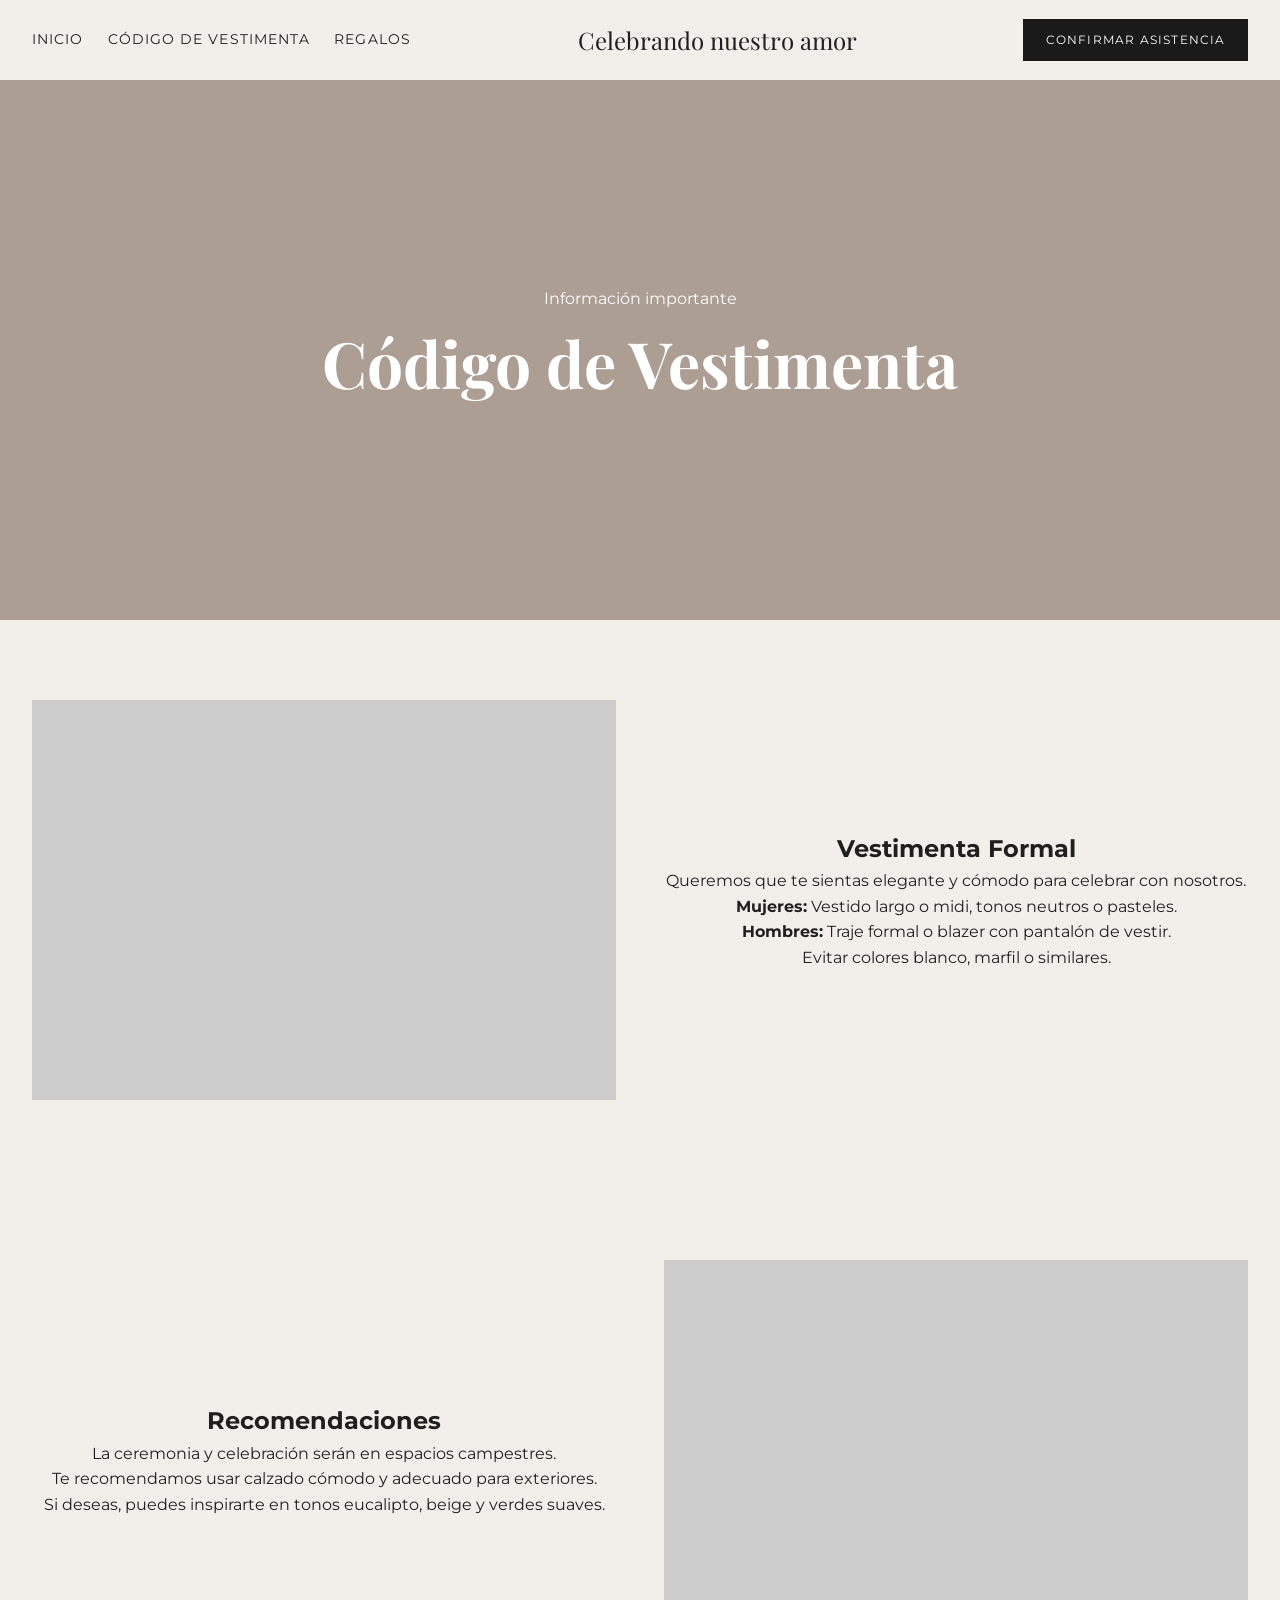
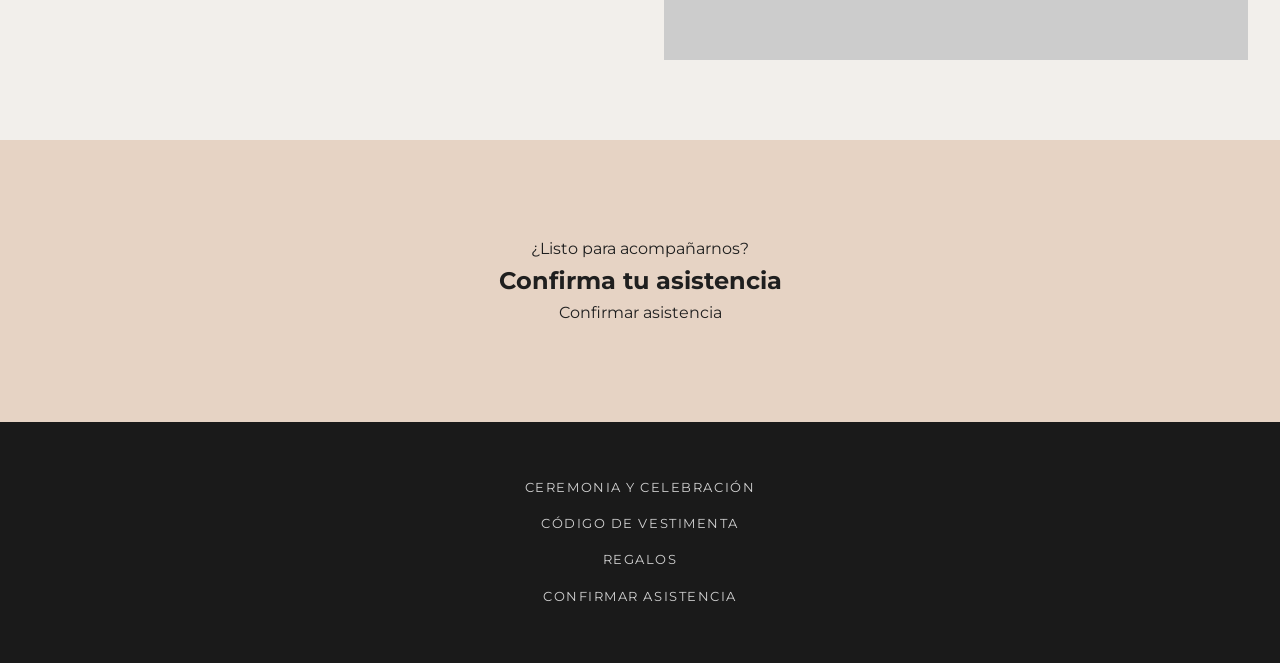
==== codigo-vestimenta.html @ b36ecfb5 "Sitio boda - estructura inicial + RSVP" ====
<!DOCTYPE html>
<html lang="es">
<head>
  <meta charset="UTF-8" />
  <meta name="viewport" content="width=device-width, initial-scale=1.0" />
  <title>Código de Vestimenta</title>

  <!-- Google Fonts -->
  <link href="https://fonts.googleapis.com/css2?family=Playfair+Display:wght@400;500;600&family=Montserrat:wght@300;400;500&display=swap" rel="stylesheet">

  <!-- CSS global -->
  <link rel="stylesheet" href="css/styles.css">
</head>
<body>

  <!-- HEADER -->
  <header class="site-header">
    <div class="hamburger" onclick="document.querySelector('.nav-left').classList.toggle('active')">
      <span></span><span></span><span></span>
    </div>

    <nav class="nav-left">
      <a href="index.html">Inicio</a>
      <a href="codigo-vestimenta.html">Código de Vestimenta</a>
      <a href="regalos.html">Regalos</a>
      <a href="rsvp.html" class="btn-dark mobile-cta">Confirmar asistencia</a>
    </nav>

    <div class="nav-center">Celebrando nuestro amor</div>

    <div class="nav-right">
      <a href="rsvp.html" class="btn-dark">Confirmar asistencia</a>
    </div>
  </header>

  <!-- HERO -->
  <section class="hero" style="min-height: 60vh;">
    <p class="eyebrow">Información importante</p>
    <h1>Código de Vestimenta</h1>
  </section>

  <!-- CONTENIDO -->
  <section class="split-section">
    <div class="media-placeholder"></div>
    <div class="content">
      <h2>Vestimenta Formal</h2>
      <p>Queremos que te sientas elegante y cómodo para celebrar con nosotros.</p>
      <p><strong>Mujeres:</strong> Vestido largo o midi, tonos neutros o pasteles.</p>
      <p><strong>Hombres:</strong> Traje formal o blazer con pantalón de vestir.</p>
      <p>Evitar colores blanco, marfil o similares.</p>
    </div>
  </section>

  <section class="split-section reverse">
    <div class="media-placeholder"></div>
    <div class="content">
      <h2>Recomendaciones</h2>
      <p>La ceremonia y celebración serán en espacios campestres.</p>
      <p>Te recomendamos usar calzado cómodo y adecuado para exteriores.</p>
      <p>Si deseas, puedes inspirarte en tonos eucalipto, beige y verdes suaves.</p>
    </div>
  </section>

  <!-- CTA -->
  <section class="cta">
    <p class="eyebrow">¿Listo para acompañarnos?</p>
    <h2>Confirma tu asistencia</h2>
    <a href="rsvp.html" class="btn-light">Confirmar asistencia</a>
  </section>

  <!-- FOOTER -->
  <footer class="site-footer">
    <nav>
      <a href="index.html">Ceremonia y Celebración</a>
      <a href="codigo-vestimenta.html">Código de Vestimenta</a>
      <a href="regalos.html">Regalos</a>
      <a href="rsvp.html">Confirmar asistencia</a>
    </nav>
  </footer>

</body>
</html>
---- css/styles.css ----
/* =====================
       VARIABLES
    ====================== */
    :root {
      --bg-main: #f2efeb;
      --bg-accent: #e6d3c4;
      --bg-dark: #1a1a1a;
      --text-main: #1f1f1f;
      --text-muted: #6f6f6f;
      --text-light: #ffffff;
    }

    /* =====================
       RESET
    ====================== */
    *, *::before, *::after {
      box-sizing: border-box;
      margin: 0;
      padding: 0;
    }

    body {
      font-family: 'Montserrat', sans-serif;
      background-color: var(--bg-main);
      color: var(--text-main);
      line-height: 1.6;
    }

    a { text-decoration: none; color: inherit; }

    /* =====================
       HEADER (DESKTOP)
    ====================== */
    .site-header {
      position: sticky;
      top: 0;
      z-index: 10;
      background-color: var(--bg-main);
      display: grid;
      grid-template-columns: auto 1fr auto;
      align-items: center;
      padding: 1.2rem 2rem;
    }

    .nav-left {
      display: flex;
      gap: 1.5rem;
      font-size: 0.85rem;
      letter-spacing: 0.08em;
      text-transform: uppercase;
    }

    .nav-center {
      font-family: 'Playfair Display', serif;
      font-size: 1.5rem;
      text-align: center;
    }

    .nav-right {
      display: flex;
      justify-content: flex-end;
    }

    .btn-dark {
      background-color: var(--bg-dark);
      color: var(--text-light);
      padding: 0.7rem 1.4rem;
      font-size: 0.75rem;
      letter-spacing: 0.1em;
      text-transform: uppercase;
    }

    /* CTA móvil oculto en desktop */
    .mobile-cta {
      display: none;
    }

    /* HAMBURGUESA (oculta en desktop) */
    .hamburger {
      display: none;
      flex-direction: column;
      gap: 5px;
      cursor: pointer;
    }

    .hamburger span {
      width: 24px;
      height: 2px;
      background: var(--text-main);
    }

    /* =====================
       SECCIONES
    ====================== */
    section { padding: 5rem 2rem; }

    .hero {
      min-height: 90vh;
      display: flex;
      flex-direction: column;
      align-items: center;
      justify-content: center;
      text-align: center;
      background: linear-gradient(rgba(0,0,0,0.25), rgba(0,0,0,0.25)), var(--bg-accent);
      color: var(--text-light);
      padding: 2rem;
    }

    .hero h1 {
      font-family: 'Playfair Display', serif;
      font-size: clamp(2.5rem, 5vw, 4rem);
    }

    .split-section {
      display: grid;
      grid-template-columns: 1fr 1fr;
      gap: 3rem;
      align-items: center;
      text-align: center;
    }

    /* Alternar orden imagen / texto */
    .split-section.reverse {
      direction: rtl;
    }

    .split-section.reverse > * {
      direction: ltr;
    }

    .media-placeholder { height: 400px; background: #ccc; }

    .cta { text-align: center; background: var(--bg-accent); padding: 6rem 2rem; }

    .site-footer {
      background: var(--bg-dark);
      color: var(--text-light);
      padding: 3.5rem 2rem;
      display: flex;
      justify-content: center;
    }

    .site-footer nav {
      display: flex;
      flex-direction: column;
      gap: 1rem;
      text-align: center;
    }

    .site-footer a {
      font-size: 0.8rem;
      letter-spacing: 0.12em;
      text-transform: uppercase;
      opacity: 0.8;
      transition: opacity 0.3s ease;
    }

    .site-footer a:hover {
      opacity: 1;
    }

    /* =====================
       RESPONSIVE (MÓVIL)
    ====================== */
    @media (max-width: 768px) {
      .mobile-cta { display: inline-block; }
      .hamburger { display: flex; }

      .nav-right { display: none; }

      .nav-left {
        position: absolute;
        top: 100%;
        left: 0;
        width: 100%;
        background: var(--bg-main);
        flex-direction: column;
        align-items: center;
        gap: 1.5rem;
        padding: 2rem 0;
        display: none;
      }

      .nav-left.active { display: flex; }

      .mobile-cta { margin-top: 1rem; }

      .split-section { grid-template-columns: 1fr; }
    }
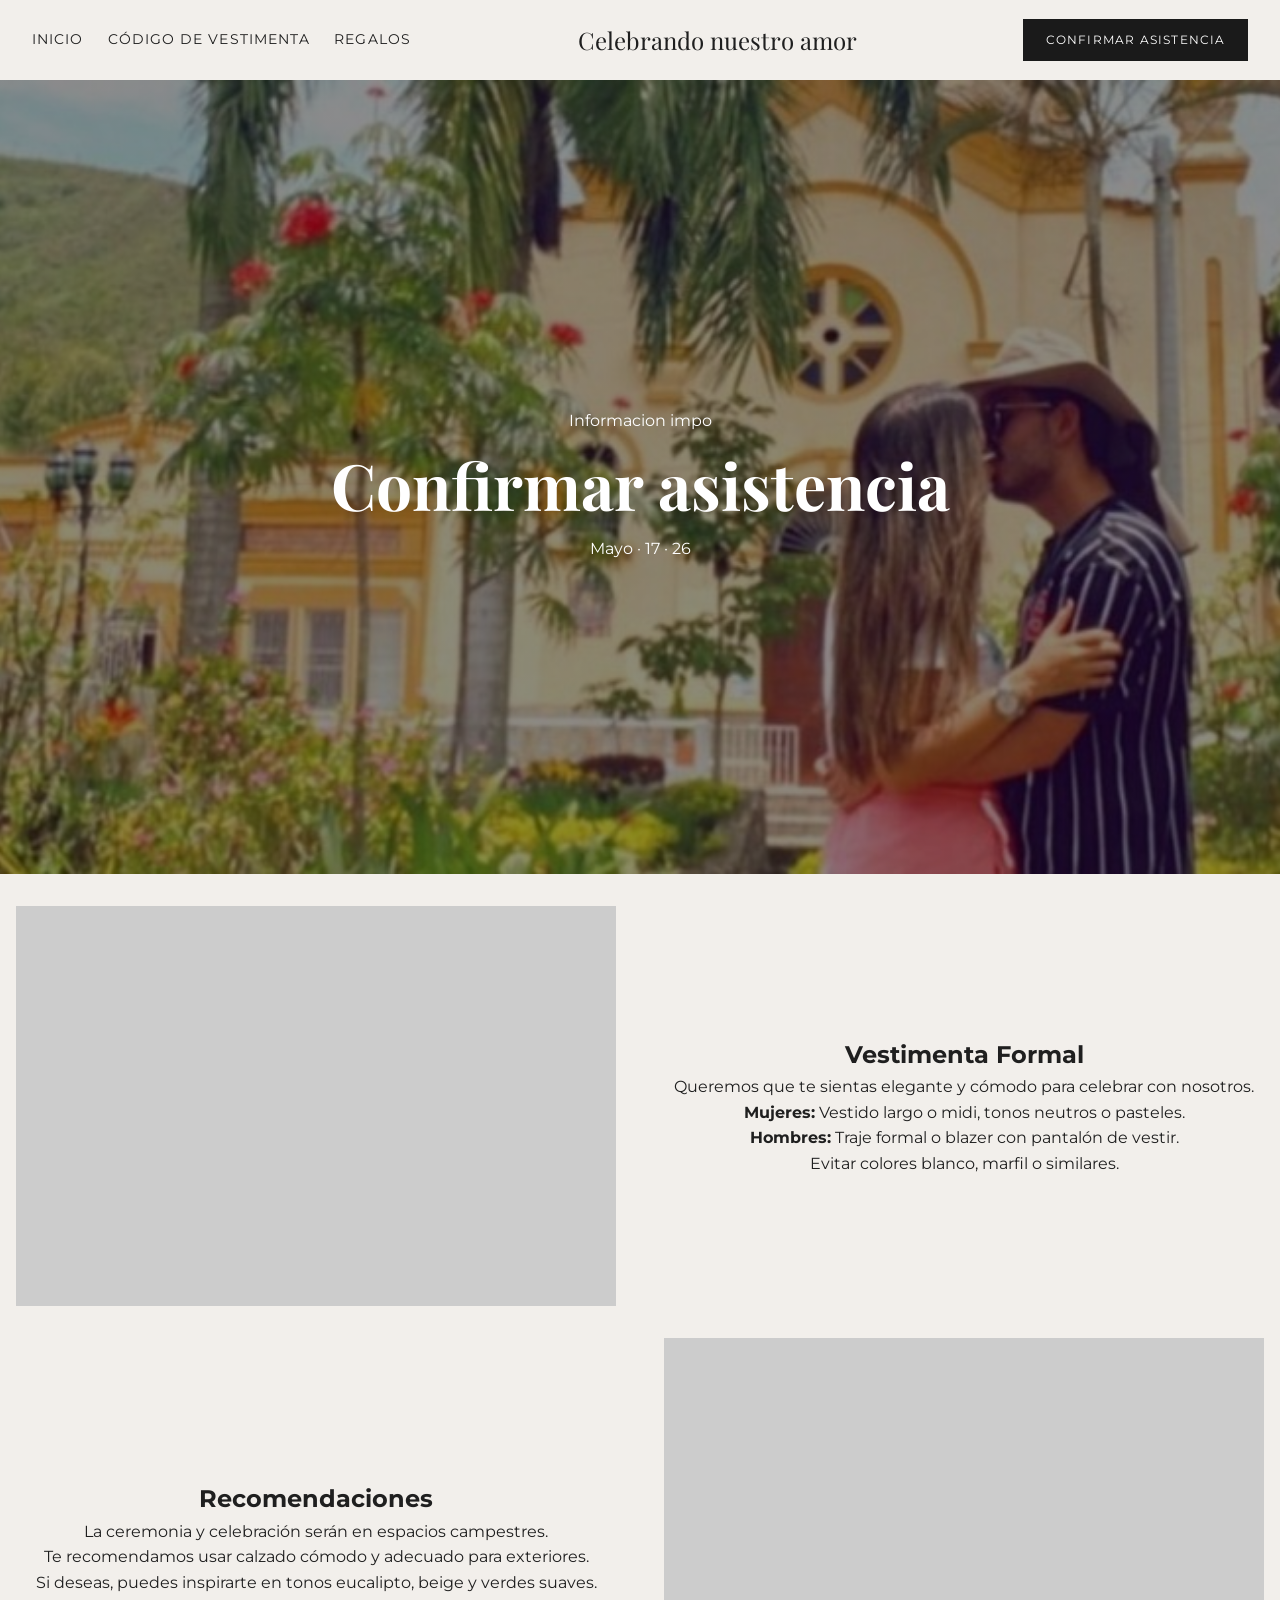
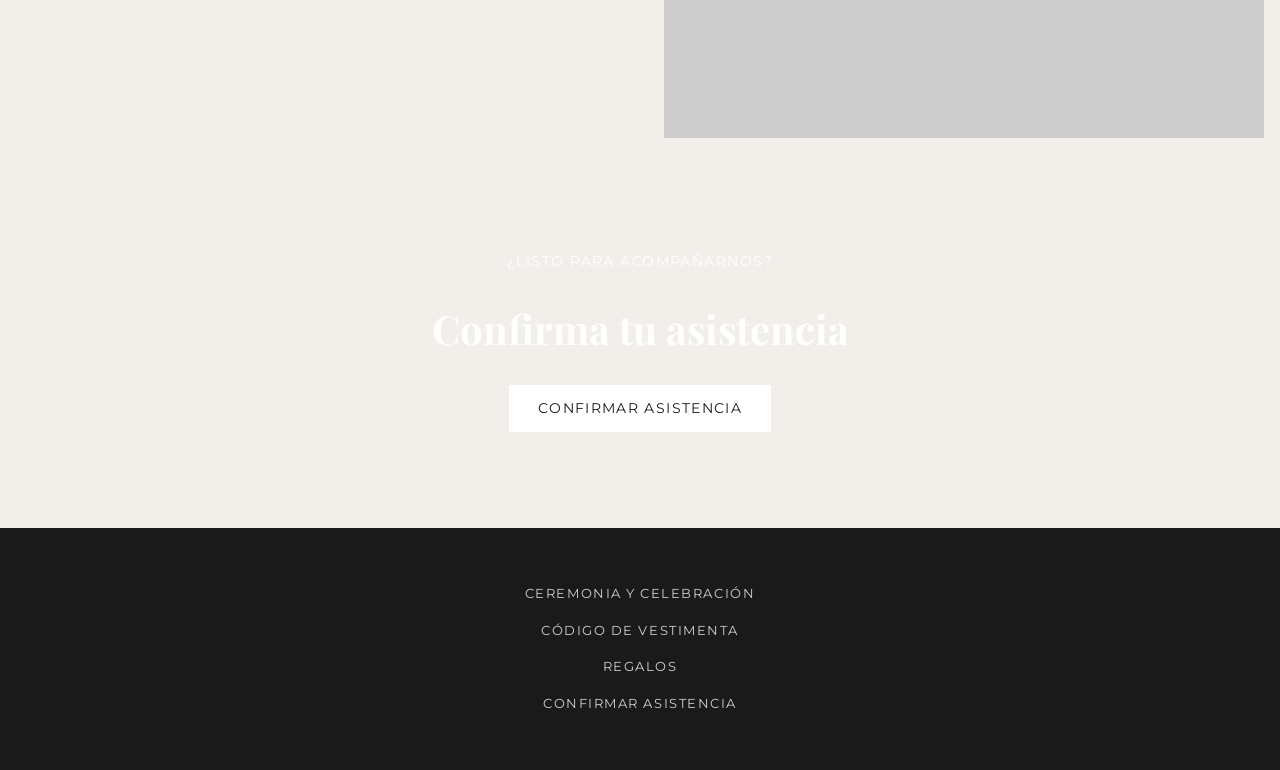
==== commit 59979e75: "cambios en rsvp de imagenes" ====
--- a/codigo-vestimenta.html
+++ b/codigo-vestimenta.html
@@ -34,9 +34,10 @@
   </header>
 
   <!-- HERO -->
-  <section class="hero" style="min-height: 60vh;">
-    <p class="eyebrow">Información importante</p>
-    <h1>Código de Vestimenta</h1>
+  <section class="hero hero--home">
+    <p class="eyebrow">Informacion impo</p>
+    <h1>Confirmar asistencia</h1>
+    <p class="date">Mayo · 17 · 26</p>
   </section>
 
   <!-- CONTENIDO -->
--- a/css/styles.css
+++ b/css/styles.css
@@ -94,22 +94,78 @@
     ====================== */
     section { padding: 5rem 2rem; }
 
+    /* HERO */
+
     .hero {
-      min-height: 90vh;
       display: flex;
       flex-direction: column;
       align-items: center;
       justify-content: center;
       text-align: center;
-      background: linear-gradient(rgba(0,0,0,0.25), rgba(0,0,0,0.25)), var(--bg-accent);
       color: var(--text-light);
       padding: 2rem;
-    }
+      position: relative;
+      overflow: hidden;
+    }
+
+    /* HERO-HOME */
+
+    .hero--home {
+      min-height: 90vh;
+      padding: 2rem;
+    }
+
+    .hero--home::before {
+      content: "";
+      position: absolute;
+      inset: 0;
+
+      background:
+        linear-gradient(rgba(0,0,0,0.45), rgba(0,0,0,0.45)),
+        url('../images/hero-desktop.jpg') center / cover no-repeat;
+
+      z-index: 0;
+      margin: 0 0 1rem 0;
+    }
+
+    .hero--home > * {
+      position: relative;
+      z-index: 1;
+    }
+
+    /* HERO-RESVP*/
+
+    .hero--rsvp {
+      min-height: 90vh;
+      padding: 2rem;
+    }
+
+    .hero--rsvp::before {
+      content: "";
+      position: absolute;
+      inset: 0;
+
+      background:
+        linear-gradient(rgba(0,0,0,0.45), rgba(0,0,0,0.45)),
+        url('../images/playa-desktop.jpg') center / cover no-repeat;
+
+      z-index: 0;
+      margin: 0 0 1rem 0;
+    }
+
+    .hero--rsvp > * {
+      position: relative;
+      z-index: 1;
+    }
+
+
 
     .hero h1 {
       font-family: 'Playfair Display', serif;
       font-size: clamp(2.5rem, 5vw, 4rem);
     }
+
+    /* Sections */
 
     .split-section {
       display: grid;
@@ -117,6 +173,8 @@
       gap: 3rem;
       align-items: center;
       text-align: center;
+      padding: 1rem; /* menos espacio vertical */
+       
     }
 
     /* Alternar orden imagen / texto */
@@ -128,9 +186,82 @@
       direction: ltr;
     }
 
+    .split-media {
+      width: 100%;
+      height: 400px;
+      background-position: center;
+      background-size: cover;
+      background-repeat: no-repeat;
+      border-radius: 8px; /* opcional */
+    }
+
+    .split--ceremonia .split-media {
+      background-image: url('../images/iglesia.jpg');
+      
+    }
+
+    .split--celebracion .split-media {
+      background-image: url('../images/hacienda.jpg');
+    }
+
+
+
     .media-placeholder { height: 400px; background: #ccc; }
 
-    .cta { text-align: center; background: var(--bg-accent); padding: 6rem 2rem; }
+    .cta {
+      text-align: center;
+      padding: 6rem 2rem;
+      position: relative;
+      overflow: hidden;
+      display: flex;
+      flex-direction: column;
+      align-items: center;
+      justify-content: center;
+      gap: 1.5rem;
+      color: var(--text-light);
+    }
+
+    /* Imagen de fondo con overlay */
+    .cta.cta--fondo::before {
+      content: "";
+      position: absolute;
+      inset: 0;
+      
+      background:
+        linear-gradient(rgba(0,0,0,0.4), rgba(0,0,0,0.4)),
+        url('../images/cta-fondo.jpg') center / cover no-repeat;
+      
+      z-index: 0;
+    }
+
+    /* Contenido por encima */
+    .cta.cta--fondo > * {
+      position: relative;
+      z-index: 1;
+    }
+
+    /* Estilos del texto y botón */
+    .cta .eyebrow {
+      text-transform: uppercase;
+      letter-spacing: 0.1em;
+      font-size: 0.9rem;
+      color: var(--text-light);
+    }
+
+    .cta h2 {
+      font-family: 'Playfair Display', serif;
+      font-size: clamp(1.8rem, 4vw, 2.5rem);
+    }
+
+    .cta .btn-light {
+      background: var(--text-light);
+      color: var(--bg-dark);
+      padding: 0.8rem 1.8rem;
+      text-transform: uppercase;
+      letter-spacing: 0.1em;
+      font-size: 0.85rem;
+    }
+
 
     .site-footer {
       background: var(--bg-dark);
@@ -186,4 +317,26 @@
       .mobile-cta { margin-top: 1rem; }
 
       .split-section { grid-template-columns: 1fr; }
+
+      .hero--home {
+        aspect-ratio: 9 / 16;
+        min-height: unset;
+      }
+
+      .hero--home::before {
+        background:
+          linear-gradient(rgba(0,0,0,0.35), rgba(0,0,0,0.35)),
+          url('../images/hero.jpg') center / contain no-repeat;
+      }
+
+      .hero--rsvp {
+        aspect-ratio: 9 / 16;
+        min-height: unset;
+      }
+
+      .hero--rsvp::before {
+        background:
+          linear-gradient(rgba(0,0,0,0.35), rgba(0,0,0,0.35)),
+          url('../images/playa.jpg') center / contain no-repeat;
+      }
     }
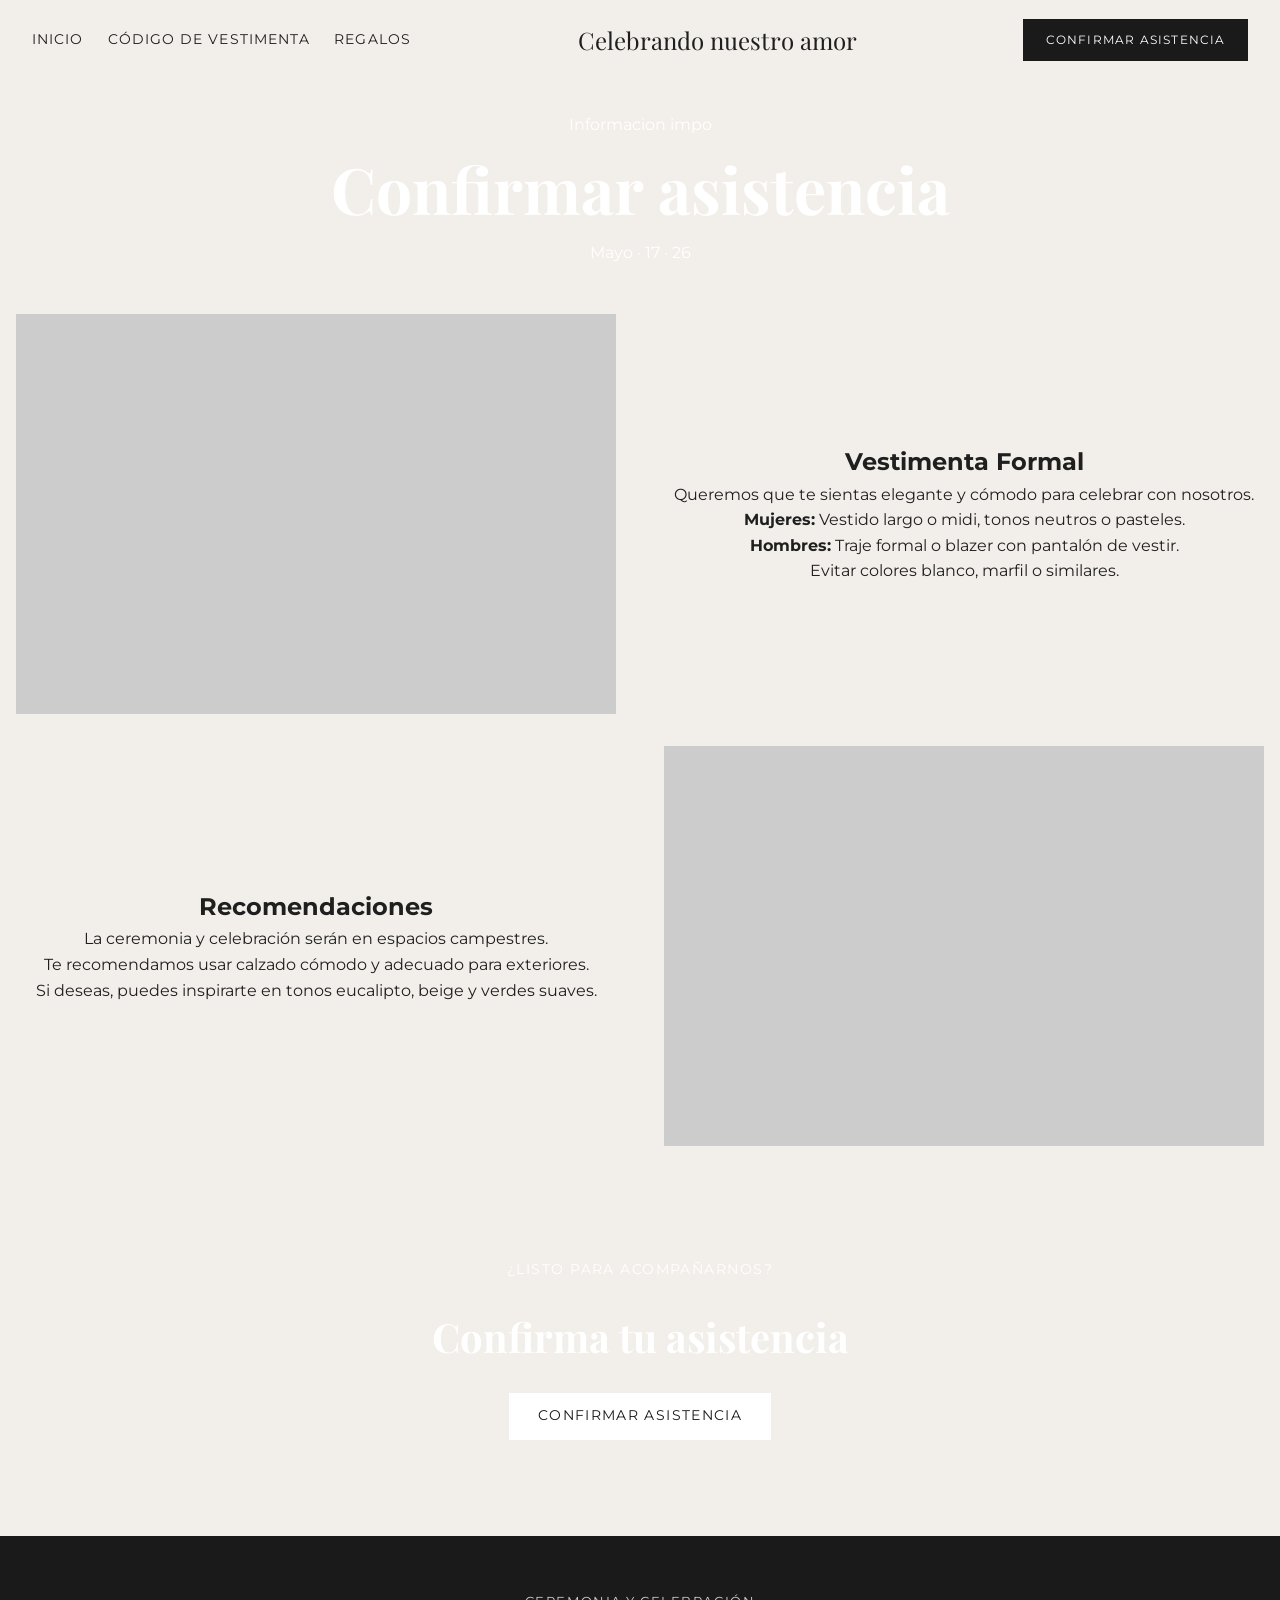
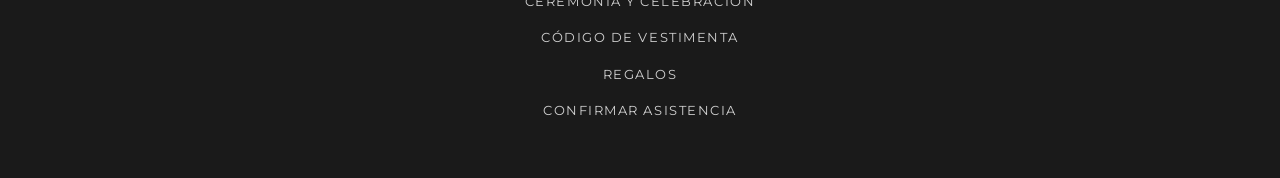
==== commit a222b5f5: "cambios formulario" ====
--- a/codigo-vestimenta.html
+++ b/codigo-vestimenta.html
@@ -34,7 +34,7 @@
   </header>
 
   <!-- HERO -->
-  <section class="hero hero--home">
+  <section class="hero hero--vestimenta">
     <p class="eyebrow">Informacion impo</p>
     <h1>Confirmar asistencia</h1>
     <p class="date">Mayo · 17 · 26</p>
--- a/css/styles.css
+++ b/css/styles.css
@@ -290,6 +290,14 @@
       opacity: 1;
     }
 
+
+    .required {
+    color: rgb(98, 80, 80);        /* opcional, resalta que es obligatorio */
+    font-size: 0.85rem;
+    margin-left: 0.3rem; /* pequeño espacio desde el label */
+  }
+
+
     /* =====================
        RESPONSIVE (MÓVIL)
     ====================== */
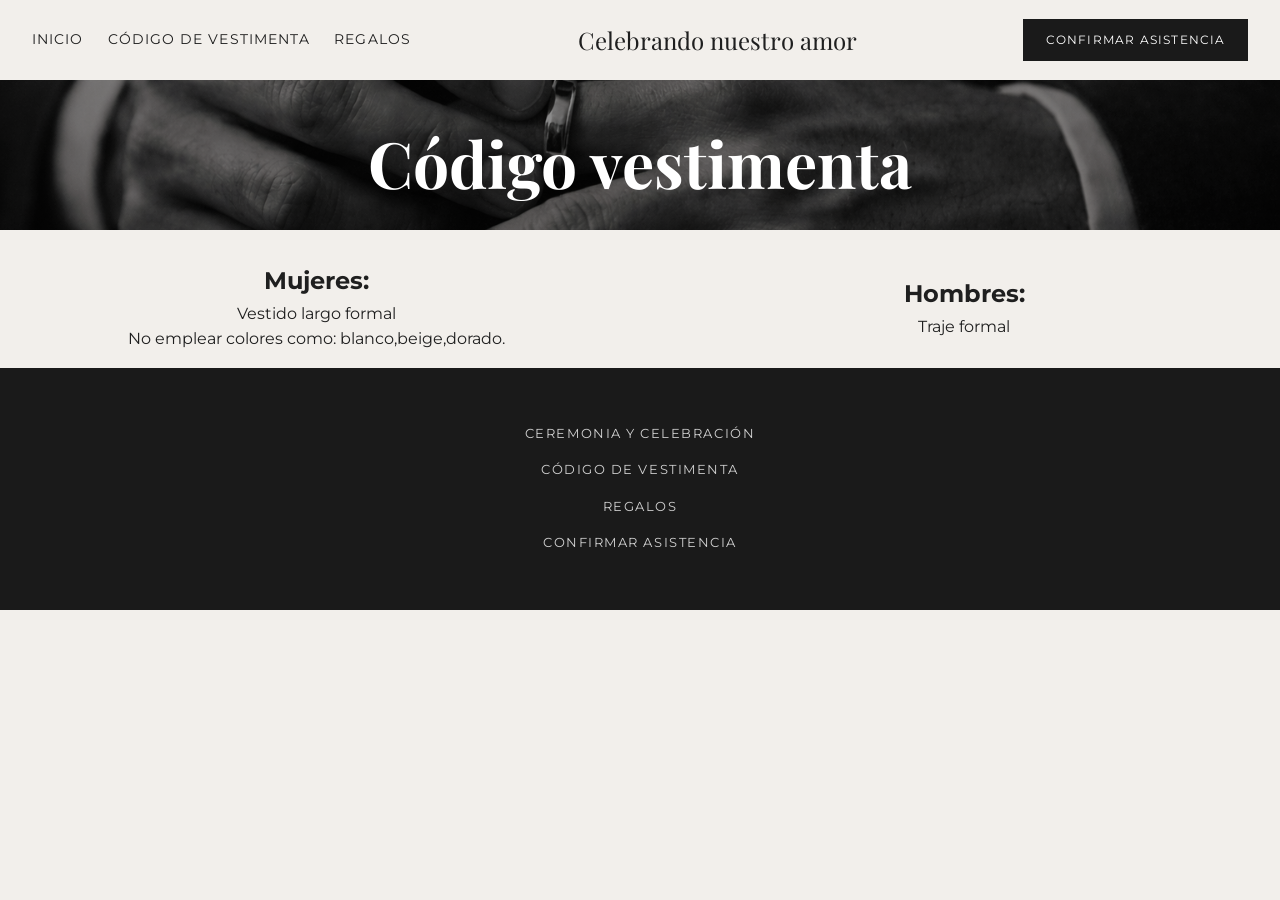
==== commit aa8268c1: "codigo de vestimenta" ====
--- a/codigo-vestimenta.html
+++ b/codigo-vestimenta.html
@@ -35,39 +35,28 @@
 
   <!-- HERO -->
   <section class="hero hero--vestimenta">
-    <p class="eyebrow">Informacion impo</p>
-    <h1>Confirmar asistencia</h1>
-    <p class="date">Mayo · 17 · 26</p>
+    
+    <h1>Código vestimenta</h1>
+    
   </section>
 
   <!-- CONTENIDO -->
   <section class="split-section">
-    <div class="media-placeholder"></div>
+
     <div class="content">
-      <h2>Vestimenta Formal</h2>
-      <p>Queremos que te sientas elegante y cómodo para celebrar con nosotros.</p>
-      <p><strong>Mujeres:</strong> Vestido largo o midi, tonos neutros o pasteles.</p>
-      <p><strong>Hombres:</strong> Traje formal o blazer con pantalón de vestir.</p>
-      <p>Evitar colores blanco, marfil o similares.</p>
+      <h2>Mujeres:</h2>
+      <p>Vestido largo formal</p>
+      <p>No emplear colores como: blanco,beige,dorado.</p>
     </div>
+
+    <div class="content">
+      <h2>Hombres:</h2>
+      <p>Traje formal</p>
+    </div>
+
   </section>
 
-  <section class="split-section reverse">
-    <div class="media-placeholder"></div>
-    <div class="content">
-      <h2>Recomendaciones</h2>
-      <p>La ceremonia y celebración serán en espacios campestres.</p>
-      <p>Te recomendamos usar calzado cómodo y adecuado para exteriores.</p>
-      <p>Si deseas, puedes inspirarte en tonos eucalipto, beige y verdes suaves.</p>
-    </div>
-  </section>
 
-  <!-- CTA -->
-  <section class="cta">
-    <p class="eyebrow">¿Listo para acompañarnos?</p>
-    <h2>Confirma tu asistencia</h2>
-    <a href="rsvp.html" class="btn-light">Confirmar asistencia</a>
-  </section>
 
   <!-- FOOTER -->
   <footer class="site-footer">
--- a/css/styles.css
+++ b/css/styles.css
@@ -158,6 +158,23 @@
       z-index: 1;
     }
 
+    .hero--vestimenta::before {
+      content: "";
+      position: absolute;
+      inset: 0;
+
+      background:
+        linear-gradient(rgba(0,0,0,0.45), rgba(0,0,0,0.45)),
+        url('../images/anillo.png') center / cover no-repeat;
+
+      z-index: 0;
+      margin: 0 0 1rem 0;
+    }
+
+    .hero--vestimenta > * {
+      position: relative;
+      z-index: 1;
+    }
 
 
     .hero h1 {
@@ -347,4 +364,15 @@
           linear-gradient(rgba(0,0,0,0.35), rgba(0,0,0,0.35)),
           url('../images/playa.jpg') center / contain no-repeat;
       }
+
+      .hero--rsvp {
+        aspect-ratio: 9 / 16;
+        min-height: unset;
+      }
+
+      .hero--rsvp::before {
+        background:
+          linear-gradient(rgba(0,0,0,0.35), rgba(0,0,0,0.35)),
+          url('../images/anillo.png') center / contain no-repeat;
+      }
     }
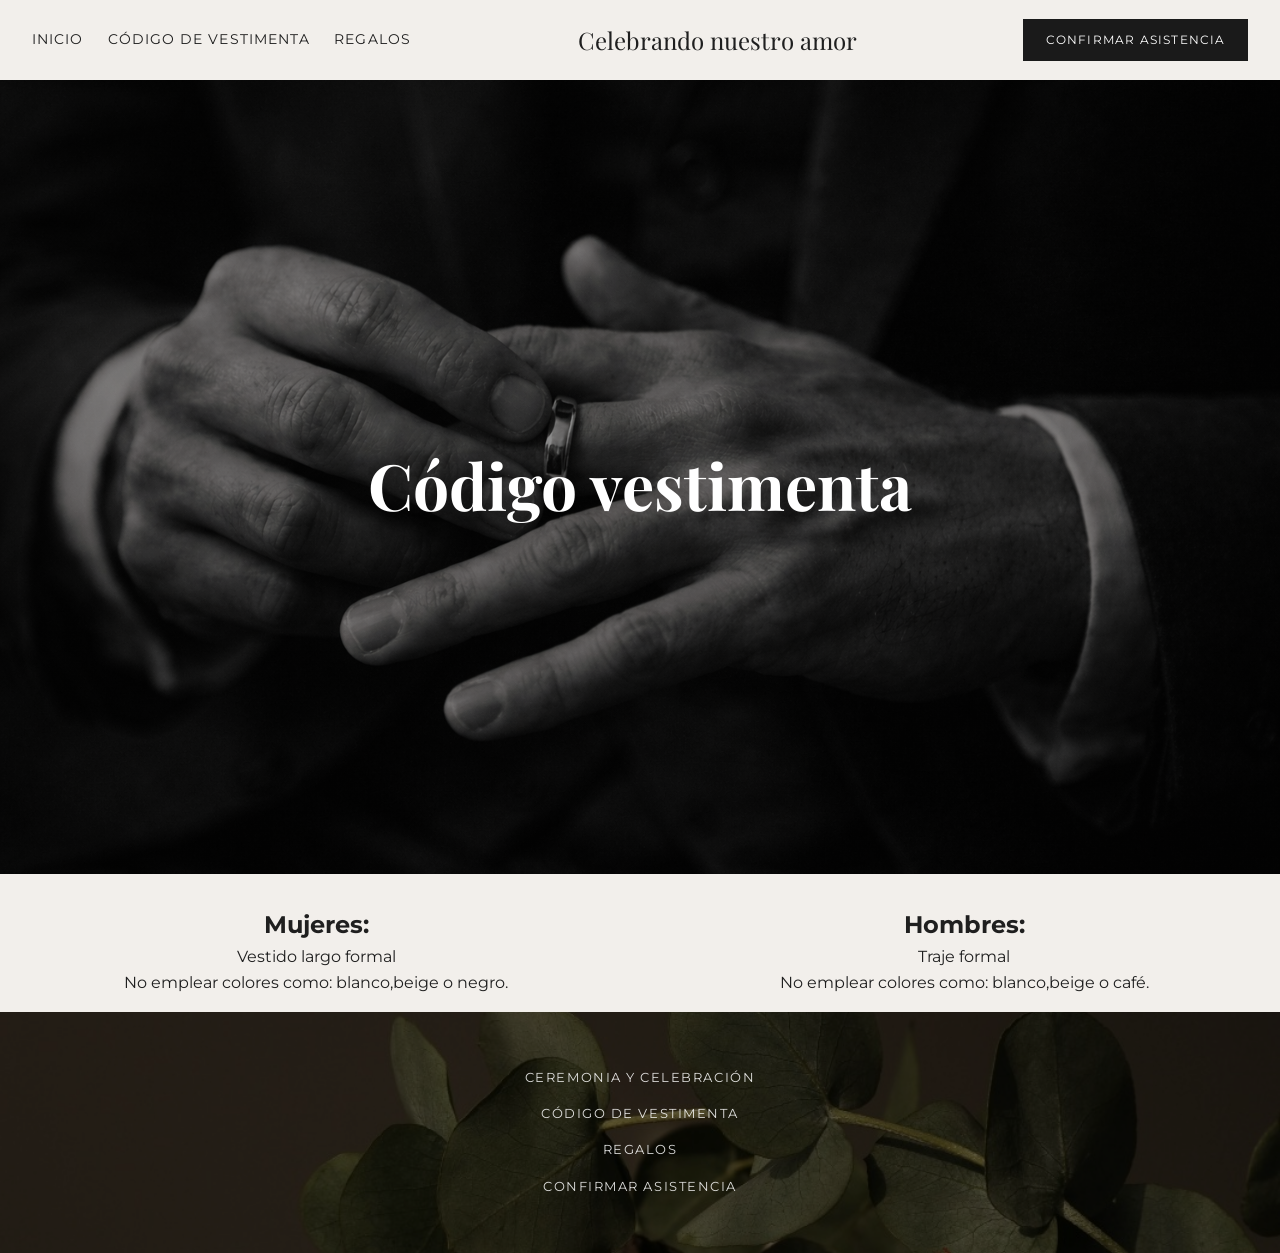
==== commit 26523029: "componentizacion" ====
--- a/codigo-vestimenta.html
+++ b/codigo-vestimenta.html
@@ -14,24 +14,7 @@
 <body>
 
   <!-- HEADER -->
-  <header class="site-header">
-    <div class="hamburger" onclick="document.querySelector('.nav-left').classList.toggle('active')">
-      <span></span><span></span><span></span>
-    </div>
-
-    <nav class="nav-left">
-      <a href="index.html">Inicio</a>
-      <a href="codigo-vestimenta.html">Código de Vestimenta</a>
-      <a href="regalos.html">Regalos</a>
-      <a href="rsvp.html" class="btn-dark mobile-cta">Confirmar asistencia</a>
-    </nav>
-
-    <div class="nav-center">Celebrando nuestro amor</div>
-
-    <div class="nav-right">
-      <a href="rsvp.html" class="btn-dark">Confirmar asistencia</a>
-    </div>
-  </header>
+  <header id="header"></header>
 
   <!-- HERO -->
   <section class="hero hero--vestimenta">
@@ -46,12 +29,13 @@
     <div class="content">
       <h2>Mujeres:</h2>
       <p>Vestido largo formal</p>
-      <p>No emplear colores como: blanco,beige,dorado.</p>
+      <p>No emplear colores como: blanco,beige o negro.</p>
     </div>
 
     <div class="content">
       <h2>Hombres:</h2>
       <p>Traje formal</p>
+      <p>No emplear colores como: blanco,beige o café.</p>
     </div>
 
   </section>
@@ -59,14 +43,9 @@
 
 
   <!-- FOOTER -->
-  <footer class="site-footer">
-    <nav>
-      <a href="index.html">Ceremonia y Celebración</a>
-      <a href="codigo-vestimenta.html">Código de Vestimenta</a>
-      <a href="regalos.html">Regalos</a>
-      <a href="rsvp.html">Confirmar asistencia</a>
-    </nav>
-  </footer>
+  <div id="footer"></div>
+
+  <script src="js/include.js"></script>
 
 </body>
 </html>
--- a/css/styles.css
+++ b/css/styles.css
@@ -42,6 +42,12 @@
       padding: 1.2rem 2rem;
     }
 
+    #header {
+      position: sticky;
+      top: 0;
+      z-index: 1000;
+    }
+
     .nav-left {
       display: flex;
       gap: 1.5rem;
@@ -158,6 +164,13 @@
       z-index: 1;
     }
 
+    /* HERO-Vestimenta*/
+
+    .hero--vestimenta {
+      min-height: 90vh;
+      padding: 2rem;
+    }
+
     .hero--vestimenta::before {
       content: "";
       position: absolute;
@@ -165,17 +178,19 @@
 
       background:
         linear-gradient(rgba(0,0,0,0.45), rgba(0,0,0,0.45)),
-        url('../images/anillo.png') center / cover no-repeat;
+        url('../images/anillo-desktop.png') center / cover no-repeat;
 
       z-index: 0;
       margin: 0 0 1rem 0;
     }
 
+
     .hero--vestimenta > * {
       position: relative;
       z-index: 1;
     }
 
+    /* HERO- h1*/
 
     .hero h1 {
       font-family: 'Playfair Display', serif;
@@ -227,7 +242,6 @@
 
     .cta {
       text-align: center;
-      padding: 6rem 2rem;
       position: relative;
       overflow: hidden;
       display: flex;
@@ -236,23 +250,25 @@
       justify-content: center;
       gap: 1.5rem;
       color: var(--text-light);
+      min-height: 90vh;
+      padding: 2rem;
     }
 
     /* Imagen de fondo con overlay */
-    .cta.cta--fondo::before {
+    .cta--fondo::before {
       content: "";
       position: absolute;
       inset: 0;
       
       background:
         linear-gradient(rgba(0,0,0,0.4), rgba(0,0,0,0.4)),
-        url('../images/cta-fondo.jpg') center / cover no-repeat;
+        url('../images/cta-fondo-desktop.jpg') center / cover no-repeat;
       
       z-index: 0;
     }
 
     /* Contenido por encima */
-    .cta.cta--fondo > * {
+    .cta--fondo > * {
       position: relative;
       z-index: 1;
     }
@@ -281,11 +297,24 @@
 
 
     .site-footer {
-      background: var(--bg-dark);
       color: var(--text-light);
       padding: 3.5rem 2rem;
       display: flex;
       justify-content: center;
+      position: relative;
+      overflow: hidden;
+    }
+
+    .site-footer--image::before {
+      content: "";
+      position: absolute;
+      inset: 0;
+
+      background:
+        linear-gradient(rgba(0,0,0,0.55), rgba(0,0,0,0.55)),
+        url('../images/footer.jpg') center / cover no-repeat;
+
+      z-index: 0;
     }
 
     .site-footer nav {
@@ -293,19 +322,22 @@
       flex-direction: column;
       gap: 1rem;
       text-align: center;
+      position: relative;
+      z-index: 1;
     }
 
     .site-footer a {
       font-size: 0.8rem;
       letter-spacing: 0.12em;
       text-transform: uppercase;
-      opacity: 0.8;
+      opacity: 0.85;
       transition: opacity 0.3s ease;
     }
 
     .site-footer a:hover {
       opacity: 1;
     }
+
 
 
     .required {
@@ -350,7 +382,7 @@
 
       .hero--home::before {
         background:
-          linear-gradient(rgba(0,0,0,0.35), rgba(0,0,0,0.35)),
+          linear-gradient(rgba(0,0,0,0.5), rgba(0,0,0,0.5)),
           url('../images/hero.jpg') center / contain no-repeat;
       }
 
@@ -365,14 +397,20 @@
           url('../images/playa.jpg') center / contain no-repeat;
       }
 
-      .hero--rsvp {
+      .hero--vestimenta {
         aspect-ratio: 9 / 16;
         min-height: unset;
       }
 
-      .hero--rsvp::before {
+      .hero--vestimenta::before {
         background:
           linear-gradient(rgba(0,0,0,0.35), rgba(0,0,0,0.35)),
           url('../images/anillo.png') center / contain no-repeat;
       }
+
+          .cta.cta--fondo::before {
+        background:
+          linear-gradient(rgba(0,0,0,0.35), rgba(0,0,0,0.35)),
+          url('../images/cta-fondo.jpg') center / cover no-repeat;
+      }
     }
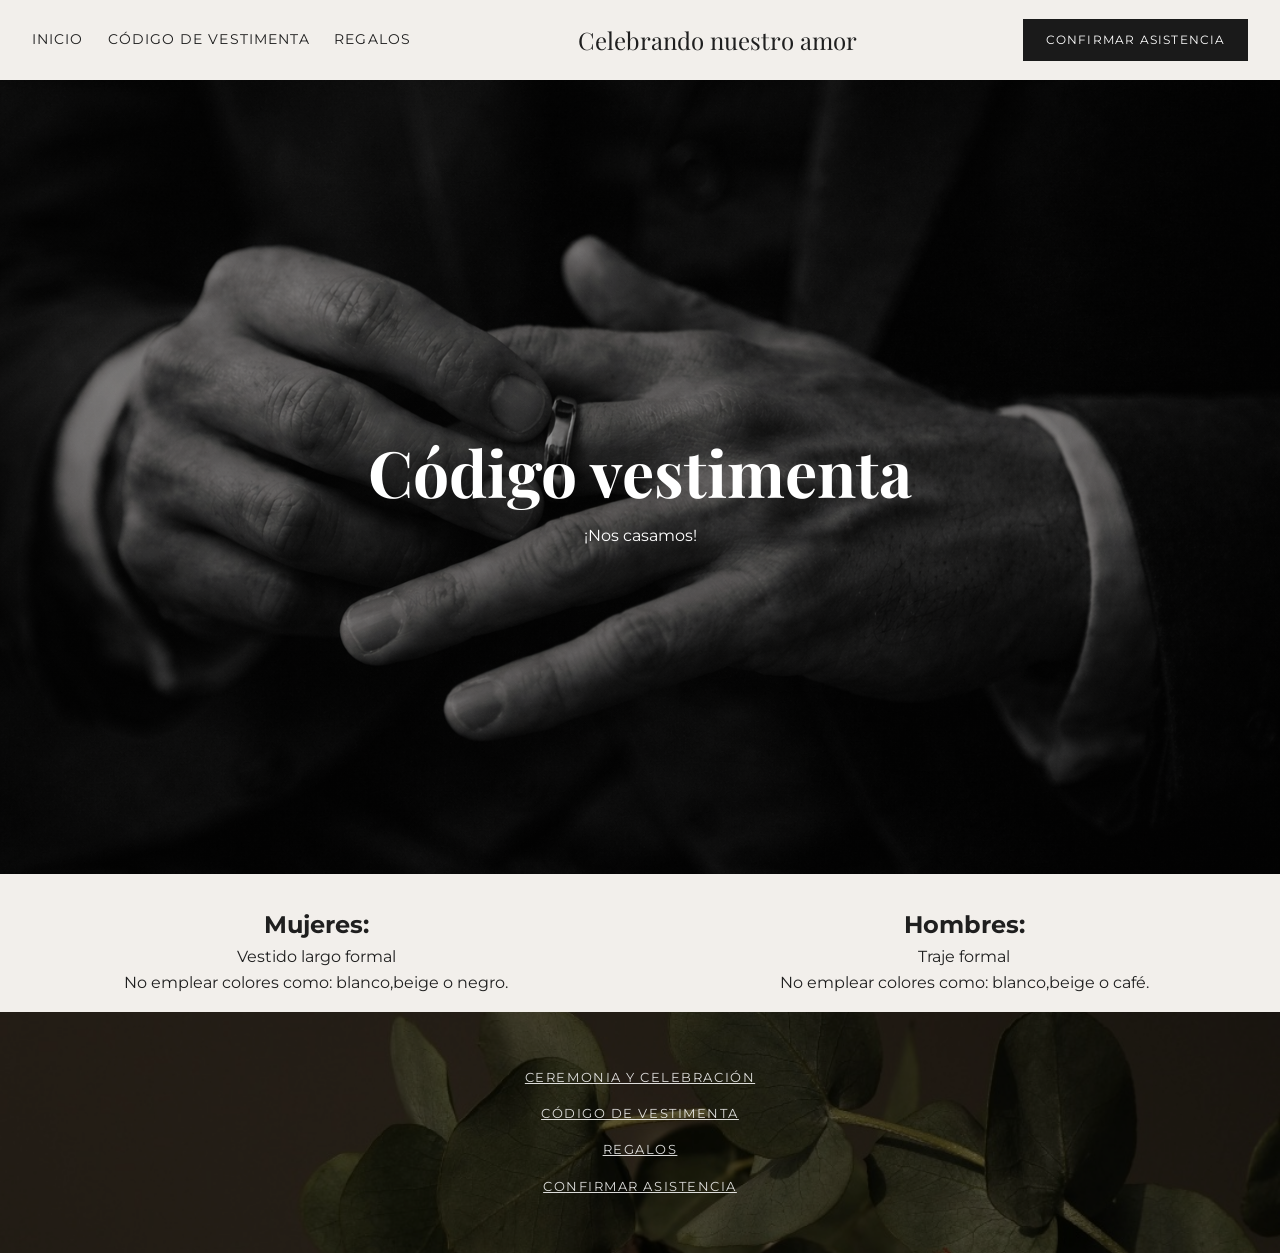
==== commit bd40d795: "nav con lineas y regalos" ====
--- a/codigo-vestimenta.html
+++ b/codigo-vestimenta.html
@@ -20,6 +20,7 @@
   <section class="hero hero--vestimenta">
     
     <h1>Código vestimenta</h1>
+    <p class="eyebrow">¡Nos casamos!</p>
     
   </section>
 
--- a/css/styles.css
+++ b/css/styles.css
@@ -27,6 +27,17 @@
     }
 
     a { text-decoration: none; color: inherit; }
+
+    p a {
+      text-decoration: underline;
+      font-size: 1.1em;
+    }
+
+    footer a {
+      text-decoration: underline;
+      font-size: 1.1em;
+    }
+
 
     /* =====================
        HEADER (DESKTOP)
@@ -139,6 +150,27 @@
       z-index: 1;
     }
 
+    .countdown {
+      display: flex;
+      gap: 1.5rem;
+      margin-top: 1.5rem;
+      text-align: center;
+    }
+
+    .countdown span {
+      display: block;
+      font-family: 'Playfair Display', serif;
+      font-size: 1.6rem;
+    }
+
+    .countdown small {
+      font-size: 0.65rem;
+      letter-spacing: 0.12em;
+      text-transform: uppercase;
+      opacity: 0.85;
+    }
+
+
     /* HERO-RESVP*/
 
     .hero--rsvp {
@@ -186,6 +218,32 @@
 
 
     .hero--vestimenta > * {
+      position: relative;
+      z-index: 1;
+    }
+
+    /* HERO-regalos*/
+
+    .hero--regalos {
+      min-height: 90vh;
+      padding: 2rem;
+    }
+
+    .hero--regalos::before {
+      content: "";
+      position: absolute;
+      inset: 0;
+
+      background:
+        linear-gradient(rgba(0,0,0,0.45), rgba(0,0,0,0.45)),
+        url('../images/sobres-desktop.png') center / cover no-repeat;
+
+      z-index: 0;
+      margin: 0 0 1rem 0;
+    }
+
+
+    .hero--regalos > * {
       position: relative;
       z-index: 1;
     }
@@ -391,9 +449,10 @@
         min-height: unset;
       }
 
+
       .hero--rsvp::before {
         background:
-          linear-gradient(rgba(0,0,0,0.35), rgba(0,0,0,0.35)),
+          linear-gradient(rgba(0,0,0,0.1), rgba(0,0,0,0.1)),
           url('../images/playa.jpg') center / contain no-repeat;
       }
 
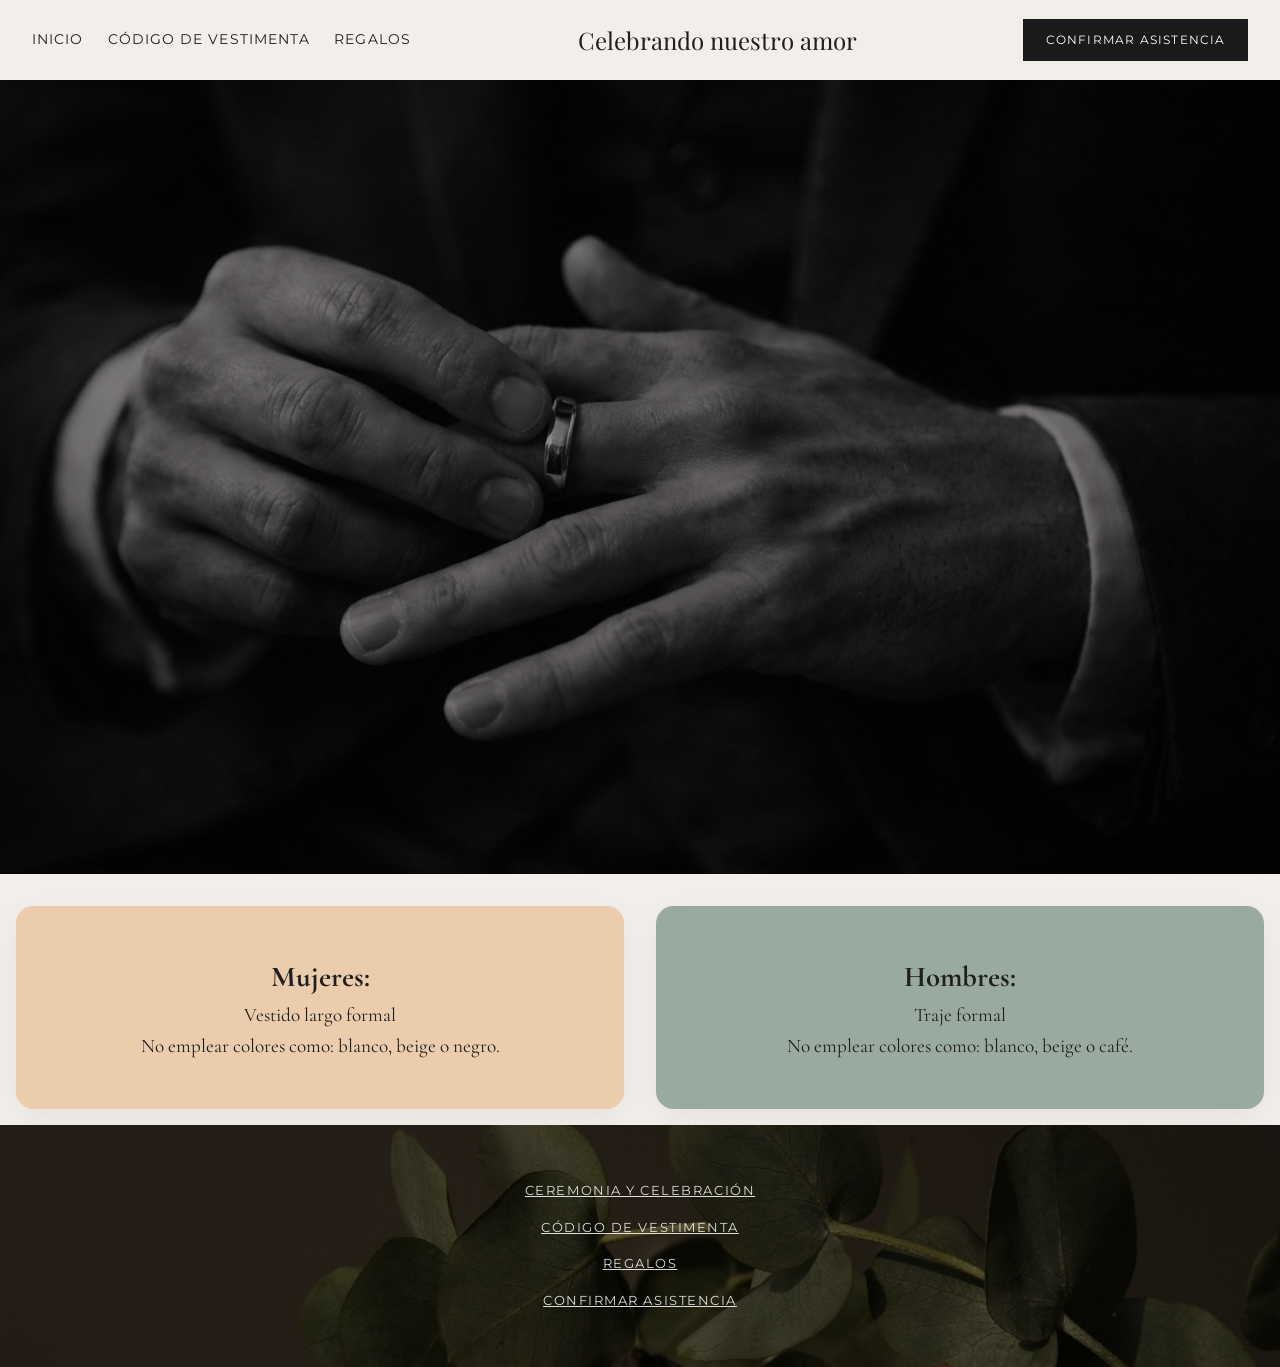
==== commit aea0a3ff: "edicion fuente" ====
--- a/codigo-vestimenta.html
+++ b/codigo-vestimenta.html
@@ -7,6 +7,7 @@
 
   <!-- Google Fonts -->
   <link href="https://fonts.googleapis.com/css2?family=Playfair+Display:wght@400;500;600&family=Montserrat:wght@300;400;500&display=swap" rel="stylesheet">
+  <link href="https://fonts.googleapis.com/css2?family=Cormorant+Garamond:wght@400;500;600&display=swap" rel="stylesheet">
 
   <!-- CSS global -->
   <link rel="stylesheet" href="css/styles.css">
@@ -25,21 +26,22 @@
   </section>
 
   <!-- CONTENIDO -->
-  <section class="split-section">
+  <section class="split-section split--vestimenta">
 
-    <div class="content">
+    <div class="content vestimenta vestimenta--mujer">
       <h2>Mujeres:</h2>
       <p>Vestido largo formal</p>
-      <p>No emplear colores como: blanco,beige o negro.</p>
+      <p>No emplear colores como: blanco, beige o negro.</p>
     </div>
 
-    <div class="content">
+    <div class="content vestimenta vestimenta--hombre">
       <h2>Hombres:</h2>
       <p>Traje formal</p>
-      <p>No emplear colores como: blanco,beige o café.</p>
+      <p>No emplear colores como: blanco, beige o café.</p>
     </div>
 
   </section>
+
 
 
 
--- a/css/styles.css
+++ b/css/styles.css
@@ -201,7 +201,9 @@
     .hero--vestimenta {
       min-height: 90vh;
       padding: 2rem;
-    }
+      font-family: 'Cormorant Garamond', sans-serif;
+    }
+
 
     .hero--vestimenta::before {
       content: "";
@@ -217,10 +219,8 @@
     }
 
 
-    .hero--vestimenta > * {
-      position: relative;
-      z-index: 1;
-    }
+  
+    
 
     /* HERO-regalos*/
 
@@ -284,6 +284,30 @@
       background-repeat: no-repeat;
       border-radius: 8px; /* opcional */
     }
+
+    .split--vestimenta {
+      gap: 2rem;
+    }
+
+    .vestimenta {
+      padding: 3rem 2rem;
+      border-radius: 1.1rem;
+      text-align: center;
+      box-shadow: 0 10px 30px rgba(0,0,0,0.05);
+      font-family: 'Cormorant Garamond', sans-serif;
+      font-size: 1.2rem;
+    }
+
+    /* Rosa pastel */
+    .vestimenta--mujer {
+      background-color: #ebccad;
+    }
+
+    /* Azul pastel */
+    .vestimenta--hombre {
+      background-color: #99ab9f;
+    }
+
 
     .split--ceremonia .split-media {
       background-image: url('../images/iglesia.jpg');
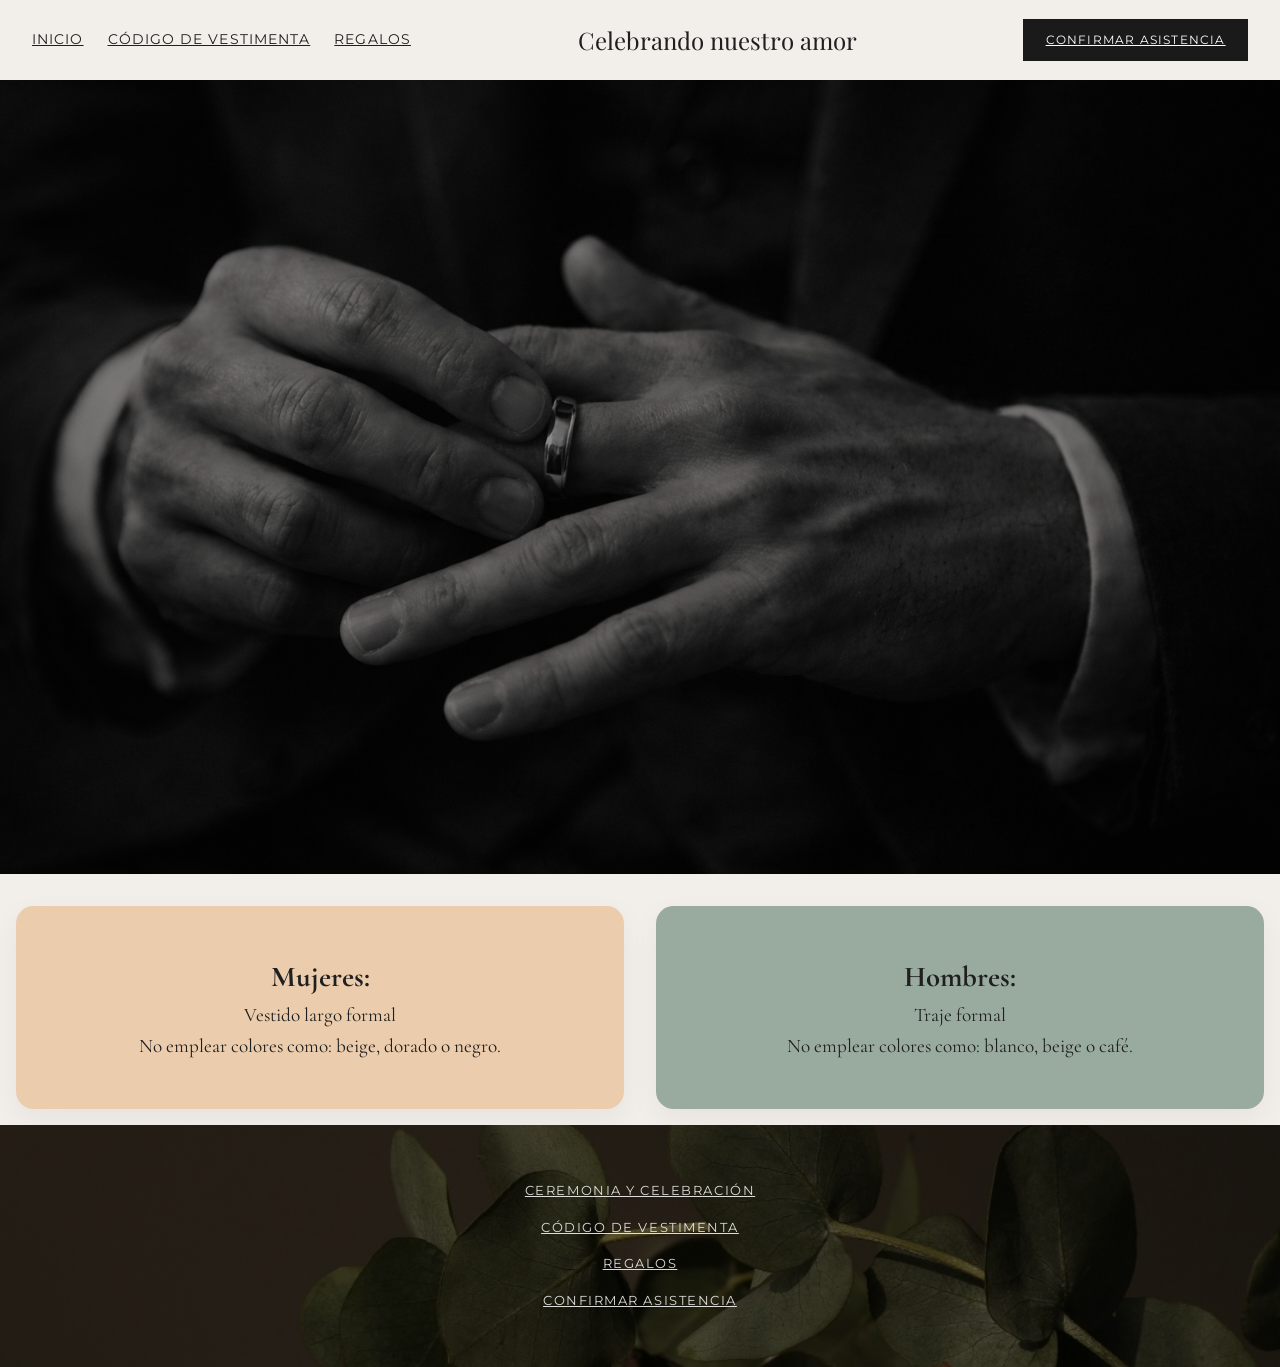
==== commit 0130c54e: "ultimas correciones" ====
--- a/codigo-vestimenta.html
+++ b/codigo-vestimenta.html
@@ -31,7 +31,7 @@
     <div class="content vestimenta vestimenta--mujer">
       <h2>Mujeres:</h2>
       <p>Vestido largo formal</p>
-      <p>No emplear colores como: blanco, beige o negro.</p>
+      <p>No emplear colores como: beige, dorado o negro.</p>
     </div>
 
     <div class="content vestimenta vestimenta--hombre">
--- a/css/styles.css
+++ b/css/styles.css
@@ -26,9 +26,14 @@
       line-height: 1.6;
     }
 
-    a { text-decoration: none; color: inherit; }
+    a {color: inherit; }
 
     p a {
+      text-decoration: underline;
+      font-size: 1.1em;
+    }
+
+    #mapa {
       text-decoration: underline;
       font-size: 1.1em;
     }
@@ -428,6 +433,13 @@
     margin-left: 0.3rem; /* pequeño espacio desde el label */
   }
 
+    #mapa {
+      text-decoration: underline !important;
+    }
+
+    .link{
+      text-decoration: underline;
+    }
 
     /* =====================
        RESPONSIVE (MÓVIL)
